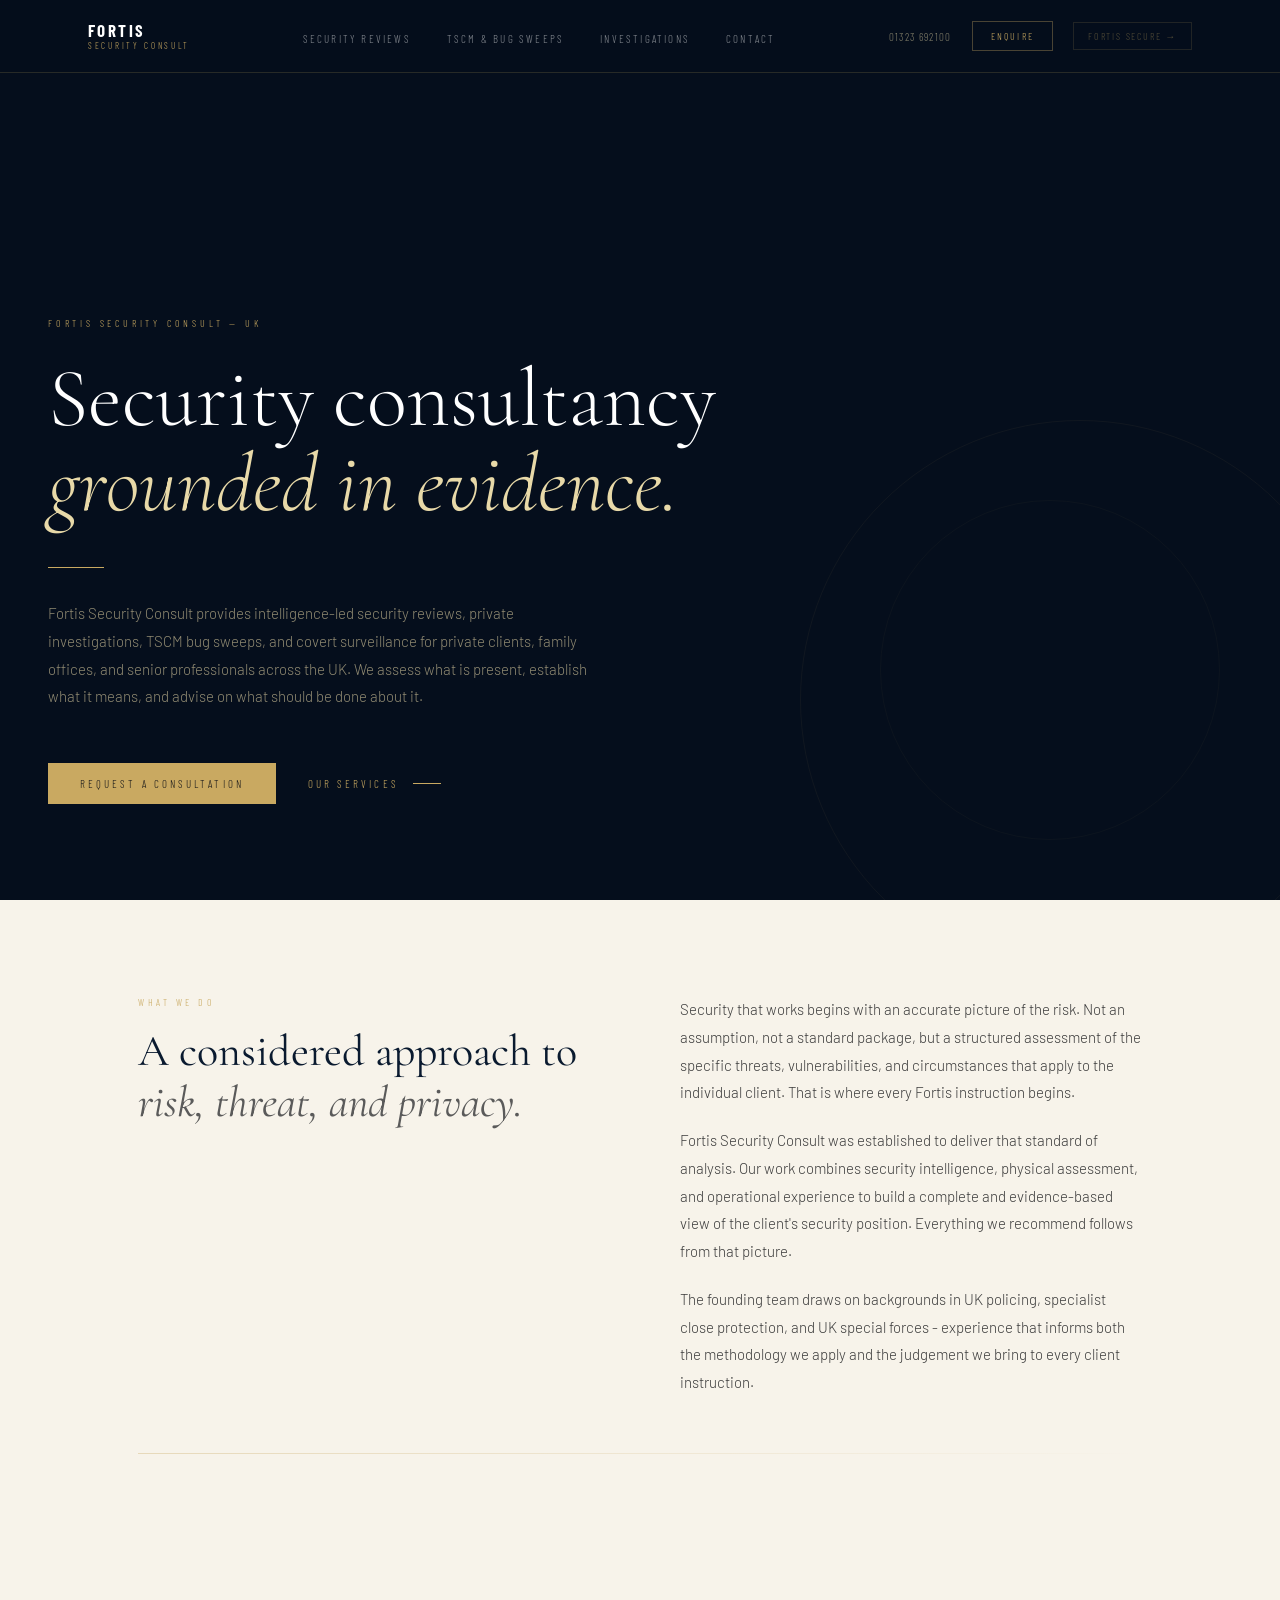
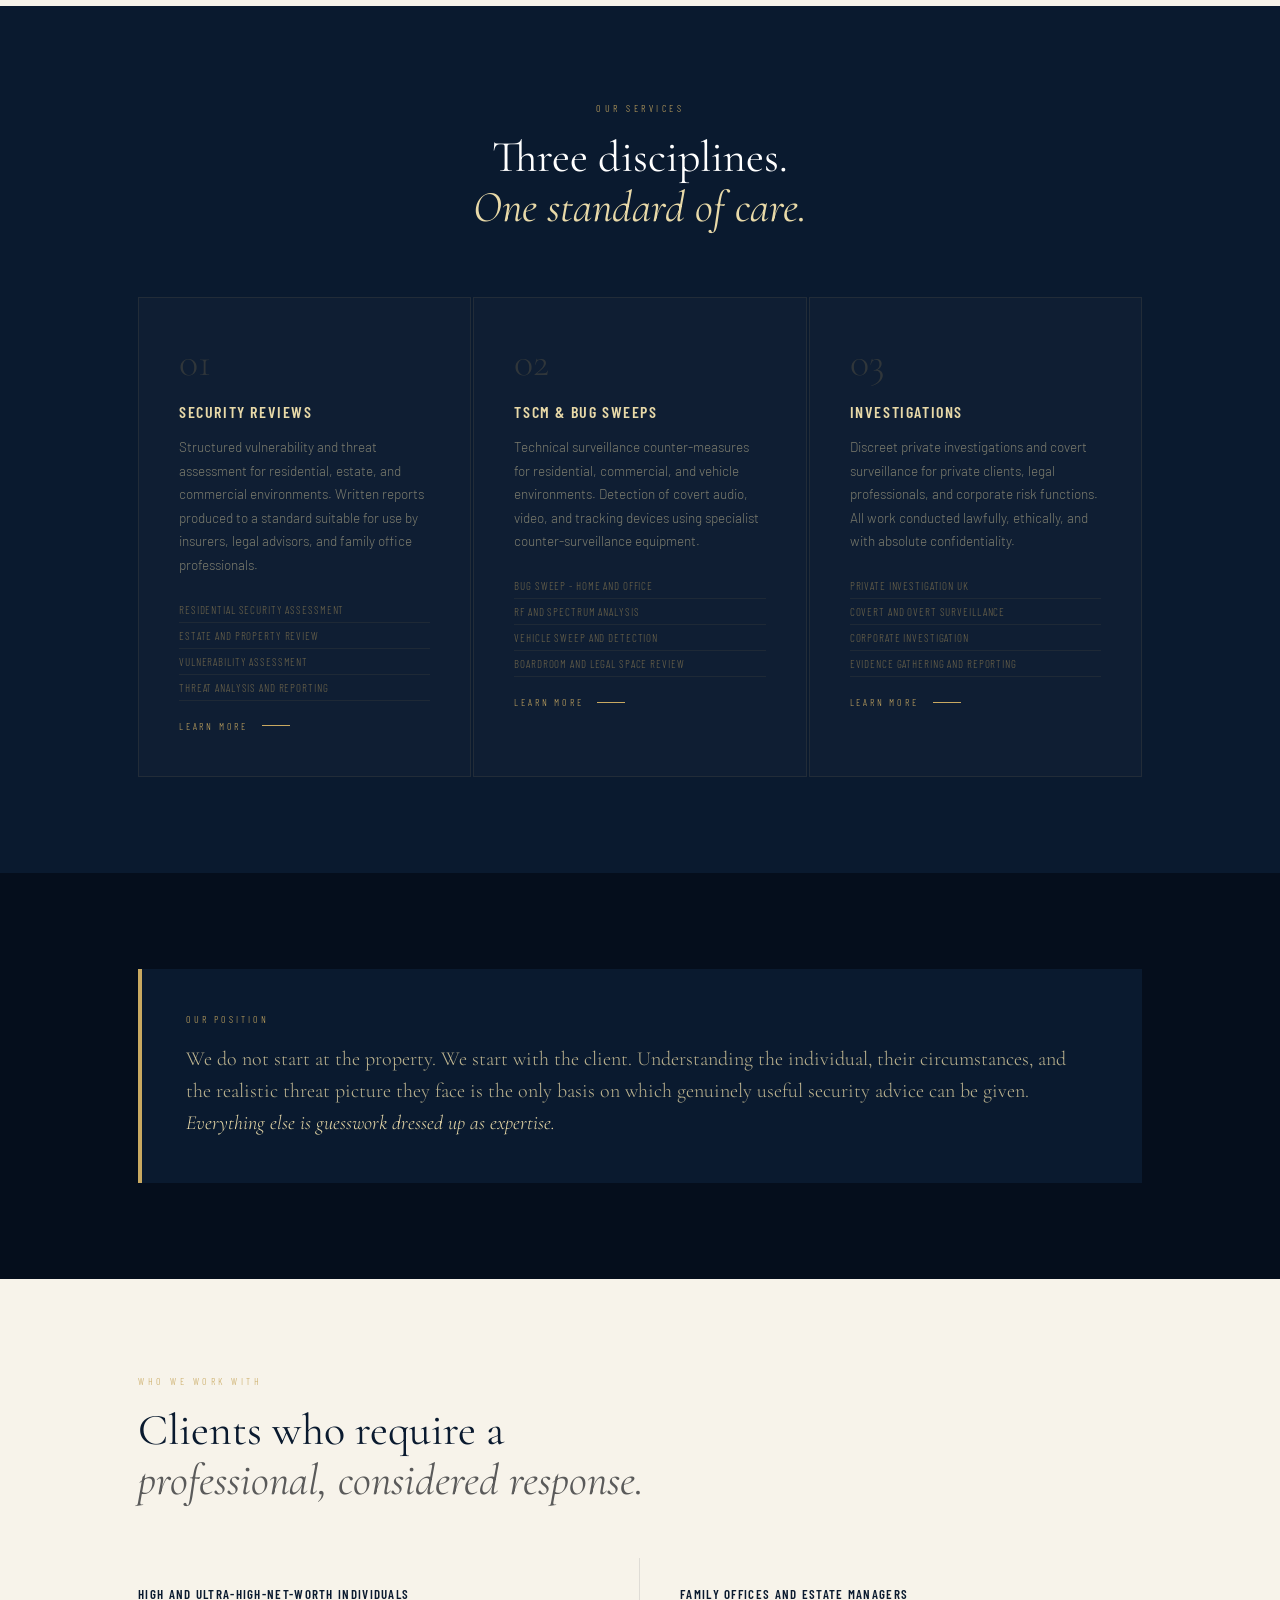
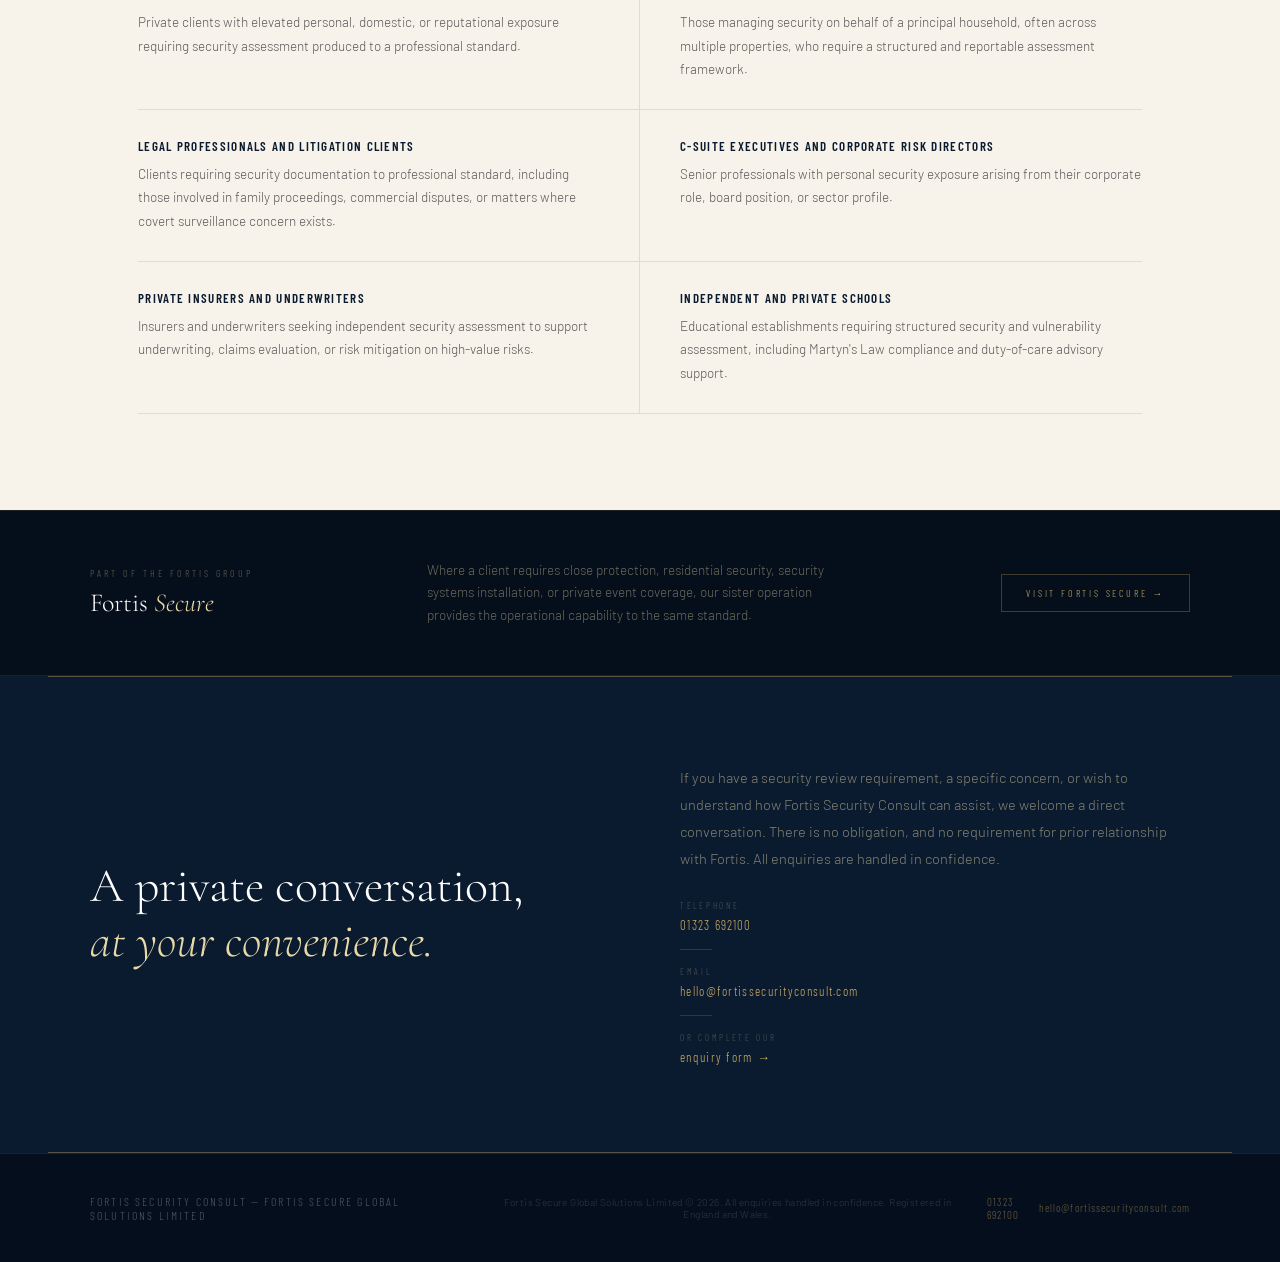
==== index.html @ ef45f73d "Initial Upload" ====
<!DOCTYPE html>
<html lang="en">
<head>
<meta charset="UTF-8">
<meta name="viewport" content="width=device-width, initial-scale=1.0">
<title>Security Consultancy UK | Fortis Security Consult</title>
<meta name="description" content="Fortis Security Consult provides intelligence-led security consultancy, private investigations, TSCM bug sweeps, and surveillance services for private clients, family offices, and corporate professionals across the UK.">
<meta name="robots" content="index, follow">
<link rel="canonical" href="https://www.fortissecurityconsult.com/">

<!-- Open Graph -->
<meta property="og:type" content="website">
<meta property="og:title" content="Security Consultancy UK | Fortis Security Consult">
<meta property="og:description" content="Intelligence-led security consultancy, investigations, TSCM, and surveillance for private clients and corporate professionals.">
<meta property="og:url" content="https://www.fortissecurityconsult.com/">
<meta property="og:site_name" content="Fortis Security Consult">

<!-- Schema -->
<script type="application/ld+json">
{
  "@context": "https://schema.org",
  "@type": "ProfessionalService",
  "name": "Fortis Security Consult",
  "description": "Intelligence-led security consultancy, private investigations, TSCM, and surveillance services",
  "url": "https://www.fortissecurityconsult.com",
  "telephone": "+441323692100",
  "email": "hello@fortissecurityconsult.com",
  "areaServed": "GB",
  "serviceType": ["Security Consultancy", "Private Investigation", "TSCM", "Surveillance"]
}
</script>

<link rel="preconnect" href="https://fonts.googleapis.com">
<link href="https://fonts.googleapis.com/css2?family=Cormorant+Garamond:ital,wght@0,300;0,400;0,600;1,300;1,400&family=Barlow:wght@300;400;500;600&family=Barlow+Condensed:wght@300;400;500;600;700&display=swap" rel="stylesheet">
<link rel="stylesheet" href="style.css">
</head>
<body>

<!-- NAVIGATION -->
<nav class="site-nav" role="navigation" aria-label="Main navigation">
  <div class="nav-inner">
    <a href="index.html" class="nav-brand" aria-label="Fortis Security Consult home">
      <span class="nav-brand-name">Fortis</span>
      <span class="nav-brand-division">Security Consult</span>
    </a>
    <ul class="nav-links">
      <li><a href="security-reviews.html">Security Reviews</a></li>
      <li><a href="tscm.html">TSCM &amp; Bug Sweeps</a></li>
      <li><a href="investigations.html">Investigations</a></li>
      <li><a href="contact.html">Contact</a></li>
    </ul>
    <div class="nav-contact">
      <a href="tel:+441323692100" class="nav-tel">01323 692100</a>
      <a href="contact.html" class="nav-cta">Enquire</a>
      <a href="https://www.fortissecure.com" class="nav-sister" rel="noopener">Fortis Secure &rarr;</a>
    </div>
    <button class="nav-toggle" aria-label="Toggle navigation" onclick="this.closest('nav').classList.toggle('nav-open')">
      <span></span><span></span><span></span>
    </button>
  </div>
</nav>

<!-- HERO -->
<section class="hero hero-circles" aria-labelledby="hero-heading">
  <div class="hero-inner">
    <p class="hero-eyebrow">Fortis Security Consult &mdash; UK</p>
    <h1 class="hero-title" id="hero-heading">
      Security consultancy<br>
      <em>grounded in evidence.</em>
    </h1>
    <div class="hero-rule"></div>
    <p class="hero-body">Fortis Security Consult provides intelligence-led security reviews, private investigations, TSCM bug sweeps, and covert surveillance for private clients, family offices, and senior professionals across the UK. We assess what is present, establish what it means, and advise on what should be done about it.</p>
    <div class="hero-actions">
      <a href="contact.html" class="btn-primary">Request a Consultation</a>
      <a href="security-reviews.html" class="btn-secondary">Our Services</a>
    </div>
  </div>
</section>

<!-- INTRO -->
<section class="section-cream section-pad">
  <div class="container">
    <div class="two-col">
      <div>
        <span class="section-label">What we do</span>
        <h2 class="section-heading">A considered approach to<br><em>risk, threat, and privacy.</em></h2>
      </div>
      <div class="section-body">
        <p>Security that works begins with an accurate picture of the risk. Not an assumption, not a standard package, but a structured assessment of the specific threats, vulnerabilities, and circumstances that apply to the individual client. That is where every Fortis instruction begins.</p>
        <p>Fortis Security Consult was established to deliver that standard of analysis. Our work combines security intelligence, physical assessment, and operational experience to build a complete and evidence-based view of the client's security position. Everything we recommend follows from that picture.</p>
        <p>The founding team draws on backgrounds in UK policing, specialist close protection, and UK special forces - experience that informs both the methodology we apply and the judgement we bring to every client instruction.</p>
      </div>
    </div>
    <div class="gold-rule"></div>
  </div>
</section>

<!-- SERVICES -->
<section class="section-navy section-pad" aria-labelledby="services-heading">
  <div class="container">
    <div style="text-align:center; margin-bottom:64px;">
      <span class="section-label">Our services</span>
      <h2 class="section-heading section-heading--light" id="services-heading">Three disciplines.<br><em>One standard of care.</em></h2>
    </div>
    <div class="three-col">

      <article class="service-card">
        <div class="service-card-num">01</div>
        <h3 class="service-card-title">Security Reviews</h3>
        <p class="service-card-body">Structured vulnerability and threat assessment for residential, estate, and commercial environments. Written reports produced to a standard suitable for use by insurers, legal advisors, and family office professionals.</p>
        <ul class="service-card-list">
          <li>Residential security assessment</li>
          <li>Estate and property review</li>
          <li>Vulnerability assessment</li>
          <li>Threat analysis and reporting</li>
        </ul>
        <br>
        <a href="security-reviews.html" class="btn-secondary" style="font-size:10px;">Learn more</a>
      </article>

      <article class="service-card">
        <div class="service-card-num">02</div>
        <h3 class="service-card-title">TSCM &amp; Bug Sweeps</h3>
        <p class="service-card-body">Technical surveillance counter-measures for residential, commercial, and vehicle environments. Detection of covert audio, video, and tracking devices using specialist counter-surveillance equipment.</p>
        <ul class="service-card-list">
          <li>Bug sweep - home and office</li>
          <li>RF and spectrum analysis</li>
          <li>Vehicle sweep and detection</li>
          <li>Boardroom and legal space review</li>
        </ul>
        <br>
        <a href="tscm.html" class="btn-secondary" style="font-size:10px;">Learn more</a>
      </article>

      <article class="service-card">
        <div class="service-card-num">03</div>
        <h3 class="service-card-title">Investigations</h3>
        <p class="service-card-body">Discreet private investigations and covert surveillance for private clients, legal professionals, and corporate risk functions. All work conducted lawfully, ethically, and with absolute confidentiality.</p>
        <ul class="service-card-list">
          <li>Private investigation UK</li>
          <li>Covert and overt surveillance</li>
          <li>Corporate investigation</li>
          <li>Evidence gathering and reporting</li>
        </ul>
        <br>
        <a href="investigations.html" class="btn-secondary" style="font-size:10px;">Learn more</a>
      </article>

    </div>
  </div>
</section>

<!-- CALLOUT -->
<section class="section-dark section-pad">
  <div class="container">
    <div class="callout">
      <span class="callout-label">Our position</span>
      <p class="callout-text">We do not start at the property. We start with the client. Understanding the individual, their circumstances, and the realistic threat picture they face is the only basis on which genuinely useful security advice can be given. <em>Everything else is guesswork dressed up as expertise.</em></p>
    </div>
  </div>
</section>

<!-- WHO WE WORK WITH -->
<section class="section-cream section-pad" aria-labelledby="clients-heading">
  <div class="container">
    <div style="margin-bottom: 52px;">
      <span class="section-label">Who we work with</span>
      <h2 class="section-heading" id="clients-heading">Clients who require a<br><em>professional, considered response.</em></h2>
    </div>
    <div class="client-grid">
      <div class="client-item">
        <div class="client-title">High and ultra-high-net-worth individuals</div>
        <p class="client-body">Private clients with elevated personal, domestic, or reputational exposure requiring security assessment produced to a professional standard.</p>
      </div>
      <div class="client-item">
        <div class="client-title">Family offices and estate managers</div>
        <p class="client-body">Those managing security on behalf of a principal household, often across multiple properties, who require a structured and reportable assessment framework.</p>
      </div>
      <div class="client-item">
        <div class="client-title">Legal professionals and litigation clients</div>
        <p class="client-body">Clients requiring security documentation to professional standard, including those involved in family proceedings, commercial disputes, or matters where covert surveillance concern exists.</p>
      </div>
      <div class="client-item">
        <div class="client-title">C-suite executives and corporate risk directors</div>
        <p class="client-body">Senior professionals with personal security exposure arising from their corporate role, board position, or sector profile.</p>
      </div>
      <div class="client-item">
        <div class="client-title">Private insurers and underwriters</div>
        <p class="client-body">Insurers and underwriters seeking independent security assessment to support underwriting, claims evaluation, or risk mitigation on high-value risks.</p>
      </div>
      <div class="client-item">
        <div class="client-title">Independent and private schools</div>
        <p class="client-body">Educational establishments requiring structured security and vulnerability assessment, including Martyn's Law compliance and duty-of-care advisory support.</p>
      </div>
    </div>
  </div>
</section>

<!-- SISTER SITE -->
<section class="section-dark">
  <div class="sister-band">
    <div class="sister-band-inner">
      <div>
        <p class="sister-label">Part of the Fortis group</p>
        <p class="sister-name">Fortis <em>Secure</em></p>
      </div>
      <p class="sister-desc">Where a client requires close protection, residential security, security systems installation, or private event coverage, our sister operation provides the operational capability to the same standard.</p>
      <a href="https://www.fortissecure.com" class="sister-link" rel="noopener">Visit Fortis Secure &rarr;</a>
    </div>
  </div>
</section>

<!-- CTA -->
<section class="cta-band" aria-labelledby="cta-heading">
  <div class="cta-band-inner">
    <h2 class="cta-heading" id="cta-heading">A private conversation,<br><em>at your convenience.</em></h2>
    <div>
      <p class="cta-body">If you have a security review requirement, a specific concern, or wish to understand how Fortis Security Consult can assist, we welcome a direct conversation. There is no obligation, and no requirement for prior relationship with Fortis. All enquiries are handled in confidence.</p>
      <div class="cta-details">
        <span class="cta-detail-label">Telephone</span>
        <a href="tel:+441323692100" class="cta-detail-value">01323 692100</a>
        <div class="cta-details-sep"></div>
        <span class="cta-detail-label">Email</span>
        <a href="mailto:hello@fortissecurityconsult.com" class="cta-detail-value">hello@fortissecurityconsult.com</a>
        <div class="cta-details-sep"></div>
        <span class="cta-detail-label">Or complete our</span>
        <a href="contact.html" class="cta-detail-value">enquiry form &rarr;</a>
      </div>
    </div>
  </div>
</section>

<!-- FOOTER -->
<footer class="site-footer" role="contentinfo">
  <div class="footer-inner">
    <span class="footer-brand">Fortis Security Consult &mdash; Fortis Secure Global Solutions Limited</span>
    <p class="footer-legal">Fortis Secure Global Solutions Limited &copy; 2026. All enquiries handled in confidence. Registered in England and Wales.</p>
    <div class="footer-contact">
      <a href="tel:+441323692100">01323 692100</a>
      <a href="mailto:hello@fortissecurityconsult.com">hello@fortissecurityconsult.com</a>
    </div>
  </div>
</footer>

<script>
// Simple mobile nav
document.querySelector('.nav-toggle').addEventListener('click', function() {
  var nav = document.querySelector('.site-nav');
  var links = document.querySelector('.nav-links');
  if (!links.style.display || links.style.display === 'none') {
    links.style.cssText = 'display:flex;flex-direction:column;gap:0;position:absolute;top:72px;left:0;right:0;background:rgba(5,14,28,0.98);padding:16px 24px 24px;border-bottom:1px solid rgba(201,169,97,0.15);';
    links.querySelectorAll('a').forEach(function(a) {
      a.style.cssText = 'padding:12px 0;border-bottom:1px solid rgba(201,169,97,0.08);font-size:12px;';
    });
  } else {
    links.style.display = 'none';
  }
});
</script>

</body>
</html>
---- style.css ----
/* ============================================================
   FORTIS — SHARED STYLESHEET
   Applies to both fortissecurityconsult and fortissecure
   Brand: Cormorant Garamond / Barlow / Barlow Condensed
   ============================================================ */

:root {
  --navy:       #0A1A2F;
  --deep-navy:  #050E1C;
  --gold:       #C9A961;
  --gold-light: #E8D9A8;
  --cream:      #F7F3EA;
  --ink:        #1B1B1B;
  --muted:      #5A5A5A;
  --white:      #FFFFFF;
}

/* RESET */
*, *::before, *::after { box-sizing: border-box; margin: 0; padding: 0; }
html { scroll-behavior: smooth; font-size: 16px; }
body {
  font-family: 'Barlow', sans-serif;
  font-weight: 300;
  color: var(--ink);
  background: var(--cream);
  overflow-x: hidden;
  -webkit-font-smoothing: antialiased;
}
img { display: block; max-width: 100%; }
a { color: inherit; text-decoration: none; }

/* ============================================================
   NAVIGATION
   ============================================================ */
.site-nav {
  position: fixed;
  top: 0; left: 0; right: 0;
  z-index: 200;
  background: rgba(5,14,28,0.97);
  backdrop-filter: blur(12px);
  border-bottom: 1px solid rgba(201,169,97,0.18);
}

.nav-inner {
  max-width: 1200px;
  margin: 0 auto;
  padding: 0 48px;
  height: 72px;
  display: flex;
  align-items: center;
  justify-content: space-between;
  gap: 32px;
}

.nav-brand {
  display: flex;
  flex-direction: column;
  gap: 2px;
  flex-shrink: 0;
}

.nav-brand-name {
  font-family: 'Barlow Condensed', sans-serif;
  font-weight: 700;
  font-size: 17px;
  letter-spacing: 0.14em;
  text-transform: uppercase;
  color: var(--white);
  line-height: 1;
}

.nav-brand-division {
  font-family: 'Barlow Condensed', sans-serif;
  font-size: 9px;
  letter-spacing: 0.3em;
  text-transform: uppercase;
  color: var(--gold);
  line-height: 1;
}

.nav-links {
  display: flex;
  align-items: center;
  gap: 36px;
  list-style: none;
}

.nav-links a {
  font-family: 'Barlow Condensed', sans-serif;
  font-size: 11px;
  letter-spacing: 0.2em;
  text-transform: uppercase;
  color: rgba(255,255,255,0.5);
  transition: color 0.2s;
  white-space: nowrap;
}

.nav-links a:hover,
.nav-links a.active { color: var(--gold); }

.nav-contact {
  display: flex;
  align-items: center;
  gap: 20px;
  flex-shrink: 0;
}

.nav-tel {
  font-family: 'Barlow Condensed', sans-serif;
  font-size: 11px;
  letter-spacing: 0.12em;
  color: rgba(232,217,168,0.55);
  transition: color 0.2s;
}

.nav-tel:hover { color: var(--gold); }

.nav-cta {
  font-family: 'Barlow Condensed', sans-serif;
  font-size: 10px;
  letter-spacing: 0.22em;
  text-transform: uppercase;
  color: var(--gold);
  border: 1px solid rgba(201,169,97,0.35);
  padding: 8px 18px;
  transition: all 0.2s;
  white-space: nowrap;
}

.nav-cta:hover {
  color: var(--white);
  border-color: var(--gold);
  background: rgba(201,169,97,0.1);
}

.nav-sister {
  font-family: 'Barlow Condensed', sans-serif;
  font-size: 10px;
  letter-spacing: 0.18em;
  text-transform: uppercase;
  color: rgba(201,169,97,0.4);
  border: 1px solid rgba(201,169,97,0.15);
  padding: 7px 14px;
  transition: all 0.2s;
  white-space: nowrap;
}

.nav-sister:hover {
  color: var(--gold);
  border-color: rgba(201,169,97,0.4);
}

/* Mobile nav toggle */
.nav-toggle {
  display: none;
  flex-direction: column;
  gap: 5px;
  cursor: pointer;
  padding: 4px;
}

.nav-toggle span {
  display: block;
  width: 22px;
  height: 1px;
  background: rgba(255,255,255,0.6);
  transition: all 0.2s;
}

/* ============================================================
   HERO
   ============================================================ */
.hero {
  min-height: 100vh;
  background: var(--deep-navy);
  display: flex;
  align-items: flex-end;
  padding: 140px 48px 96px;
  position: relative;
  overflow: hidden;
}

.hero-circles::before,
.hero-circles::after {
  content: '';
  position: absolute;
  border-radius: 50%;
  pointer-events: none;
}

.hero-circles::before {
  right: -80px; bottom: -80px;
  width: 560px; height: 560px;
  border: 1px solid rgba(201,169,97,0.06);
}

.hero-circles::after {
  right: 60px; bottom: 60px;
  width: 340px; height: 340px;
  border: 1px solid rgba(201,169,97,0.04);
}

.hero-inner {
  max-width: 1200px;
  margin: 0 auto;
  width: 100%;
  position: relative;
  z-index: 2;
}

.hero-eyebrow {
  font-family: 'Barlow Condensed', sans-serif;
  font-size: 10px;
  letter-spacing: 0.38em;
  text-transform: uppercase;
  color: var(--gold);
  margin-bottom: 28px;
  opacity: 0;
  animation: fadeUp 0.7s ease 0.15s forwards;
}

.hero-title {
  font-family: 'Cormorant Garamond', serif;
  font-weight: 300;
  font-size: clamp(44px, 6.5vw, 84px);
  line-height: 1.02;
  color: var(--white);
  margin-bottom: 40px;
  opacity: 0;
  animation: fadeUp 0.8s ease 0.3s forwards;
}

.hero-title em {
  font-style: italic;
  color: var(--gold-light);
  display: block;
}

.hero-rule {
  width: 56px;
  height: 1px;
  background: var(--gold);
  margin-bottom: 32px;
  opacity: 0;
  animation: fadeUp 0.6s ease 0.45s forwards;
}

.hero-body {
  font-size: 15px;
  line-height: 1.85;
  color: rgba(232,217,168,0.62);
  max-width: 560px;
  margin-bottom: 52px;
  opacity: 0;
  animation: fadeUp 0.8s ease 0.55s forwards;
}

.hero-actions {
  display: flex;
  align-items: center;
  gap: 32px;
  opacity: 0;
  animation: fadeUp 0.7s ease 0.7s forwards;
}

.btn-primary {
  font-family: 'Barlow Condensed', sans-serif;
  font-size: 11px;
  letter-spacing: 0.28em;
  text-transform: uppercase;
  color: var(--ink);
  background: var(--gold);
  padding: 14px 32px;
  transition: all 0.2s;
  display: inline-block;
}

.btn-primary:hover { background: var(--gold-light); }

.btn-secondary {
  font-family: 'Barlow Condensed', sans-serif;
  font-size: 11px;
  letter-spacing: 0.28em;
  text-transform: uppercase;
  color: var(--gold);
  display: flex;
  align-items: center;
  gap: 14px;
  transition: gap 0.2s;
}

.btn-secondary::after {
  content: '';
  display: block;
  width: 28px;
  height: 1px;
  background: var(--gold);
  transition: width 0.2s;
}

.btn-secondary:hover { gap: 20px; }
.btn-secondary:hover::after { width: 40px; }

/* ============================================================
   PAGE HEADER (interior pages)
   ============================================================ */
.page-header {
  background: var(--deep-navy);
  padding: 148px 48px 80px;
  position: relative;
  overflow: hidden;
}

.page-header-inner {
  max-width: 1200px;
  margin: 0 auto;
  position: relative;
  z-index: 2;
}

.page-header .hero-eyebrow { animation: none; opacity: 1; }
.page-header .hero-title { animation: none; opacity: 1; font-size: clamp(36px, 5vw, 64px); }
.page-header .hero-rule { animation: none; opacity: 1; }
.page-header .hero-body { animation: none; opacity: 1; margin-bottom: 0; }

/* ============================================================
   SECTION PRIMITIVES
   ============================================================ */
.section-cream { background: var(--cream); }
.section-navy  { background: var(--navy); }
.section-dark  { background: var(--deep-navy); }
.section-white { background: var(--white); }

.section-pad { padding: 96px 0; }
.section-pad-lg { padding: 120px 0; }

.container {
  max-width: 1100px;
  margin: 0 auto;
  padding: 0 48px;
}

.section-label {
  font-family: 'Barlow Condensed', sans-serif;
  font-size: 10px;
  letter-spacing: 0.35em;
  text-transform: uppercase;
  color: var(--gold);
  display: block;
  margin-bottom: 18px;
}

.section-heading {
  font-family: 'Cormorant Garamond', serif;
  font-weight: 400;
  font-size: clamp(30px, 4vw, 44px);
  line-height: 1.15;
  color: var(--navy);
  margin-bottom: 0;
}

.section-heading em { font-style: italic; color: var(--muted); }
.section-heading--light { color: var(--white); }
.section-heading--light em { color: var(--gold-light); }

.section-body {
  font-size: 15px;
  line-height: 1.85;
  color: #3a3a3a;
}

.section-body--light {
  color: rgba(232,217,168,0.62);
}

.section-body p + p { margin-top: 20px; }

.gold-rule {
  width: 100%;
  height: 1px;
  background: linear-gradient(to right, var(--gold), transparent);
  opacity: 0.35;
  margin: 56px 0;
}

.gold-rule--full { opacity: 0.2; background: var(--gold); }

/* ============================================================
   TWO-COLUMN GRID
   ============================================================ */
.two-col {
  display: grid;
  grid-template-columns: 1fr 1fr;
  gap: 80px;
  align-items: start;
}

.two-col--center { align-items: center; }

.three-col {
  display: grid;
  grid-template-columns: repeat(3, 1fr);
  gap: 2px;
}

.four-col {
  display: grid;
  grid-template-columns: repeat(4, 1fr);
  gap: 2px;
}

/* ============================================================
   CALLOUT BOX (navy, gold left bar)
   ============================================================ */
.callout {
  background: var(--navy);
  padding: 44px 48px;
  position: relative;
}

.callout::before {
  content: '';
  position: absolute;
  left: 0; top: 0; bottom: 0;
  width: 4px;
  background: var(--gold);
}

.callout-label {
  font-family: 'Barlow Condensed', sans-serif;
  font-size: 10px;
  letter-spacing: 0.3em;
  text-transform: uppercase;
  color: var(--gold);
  margin-bottom: 18px;
  display: block;
}

.callout-text {
  font-family: 'Cormorant Garamond', serif;
  font-weight: 300;
  font-size: 20px;
  line-height: 1.6;
  color: rgba(232,217,168,0.8);
}

.callout-text em { font-style: italic; color: var(--gold-light); }

/* ============================================================
   SERVICE CARD
   ============================================================ */
.service-card {
  background: rgba(255,255,255,0.02);
  border: 1px solid rgba(201,169,97,0.1);
  padding: 44px 40px;
  position: relative;
  transition: background 0.3s;
}

.service-card::before {
  content: '';
  position: absolute;
  left: 0; top: 0; bottom: 0;
  width: 3px;
  background: var(--gold);
  transform: scaleY(0);
  transform-origin: top;
  transition: transform 0.35s ease;
}

.service-card:hover { background: rgba(255,255,255,0.05); }
.service-card:hover::before { transform: scaleY(1); }

.service-card-num {
  font-family: 'Cormorant Garamond', serif;
  font-size: 40px;
  font-weight: 300;
  color: rgba(201,169,97,0.18);
  line-height: 1;
  margin-bottom: 20px;
}

.service-card-title {
  font-family: 'Barlow Condensed', sans-serif;
  font-weight: 600;
  font-size: 16px;
  letter-spacing: 0.1em;
  text-transform: uppercase;
  color: var(--gold-light);
  margin-bottom: 14px;
}

.service-card-body {
  font-size: 13.5px;
  line-height: 1.75;
  color: rgba(232,217,168,0.5);
  margin-bottom: 20px;
}

.service-card-list {
  list-style: none;
}

.service-card-list li {
  font-family: 'Barlow Condensed', sans-serif;
  font-size: 11px;
  letter-spacing: 0.08em;
  text-transform: uppercase;
  color: rgba(201,169,97,0.5);
  padding: 6px 0;
  border-bottom: 1px solid rgba(201,169,97,0.08);
}

/* ============================================================
   STEP LIST
   ============================================================ */
.step-list { list-style: none; }

.step-item {
  display: flex;
  gap: 28px;
  padding: 28px 0;
  border-bottom: 1px solid rgba(10,26,47,0.1);
}

.step-item:first-child { border-top: 1px solid rgba(10,26,47,0.1); }

.step-num {
  font-family: 'Cormorant Garamond', serif;
  font-size: 30px;
  font-weight: 300;
  color: rgba(10,26,47,0.18);
  min-width: 44px;
  line-height: 1;
  padding-top: 2px;
}

.step-title {
  font-family: 'Barlow Condensed', sans-serif;
  font-weight: 600;
  font-size: 14px;
  letter-spacing: 0.1em;
  text-transform: uppercase;
  color: var(--navy);
  margin-bottom: 8px;
}

.step-body {
  font-size: 13.5px;
  line-height: 1.75;
  color: var(--muted);
}

/* Light version for dark backgrounds */
.step-item--light { border-color: rgba(201,169,97,0.1); }
.step-item--light .step-num { color: rgba(201,169,97,0.18); }
.step-item--light .step-title { color: var(--gold-light); }
.step-item--light .step-body { color: rgba(232,217,168,0.5); }

/* ============================================================
   CLIENT TYPES GRID
   ============================================================ */
.client-grid {
  display: grid;
  grid-template-columns: 1fr 1fr;
  gap: 0;
}

.client-item {
  padding: 28px 0;
  border-bottom: 1px solid rgba(10,26,47,0.1);
}

.client-item:nth-child(odd) { padding-right: 40px; border-right: 1px solid rgba(10,26,47,0.1); }
.client-item:nth-child(even) { padding-left: 40px; }

.client-title {
  font-family: 'Barlow Condensed', sans-serif;
  font-weight: 600;
  font-size: 13px;
  letter-spacing: 0.1em;
  text-transform: uppercase;
  color: var(--navy);
  margin-bottom: 8px;
}

.client-body {
  font-size: 13.5px;
  line-height: 1.75;
  color: var(--muted);
}

/* ============================================================
   CTA BAND
   ============================================================ */
.cta-band {
  background: var(--navy);
  padding: 88px 48px;
  position: relative;
}

.cta-band::before {
  content: '';
  position: absolute;
  top: 0; left: 48px; right: 48px;
  height: 1px;
  background: var(--gold);
  opacity: 0.4;
}

.cta-band::after {
  content: '';
  position: absolute;
  bottom: 0; left: 48px; right: 48px;
  height: 1px;
  background: var(--gold);
  opacity: 0.4;
}

.cta-band-inner {
  max-width: 1100px;
  margin: 0 auto;
  display: grid;
  grid-template-columns: 1fr 1fr;
  gap: 80px;
  align-items: center;
}

.cta-heading {
  font-family: 'Cormorant Garamond', serif;
  font-weight: 300;
  font-size: clamp(32px, 4vw, 48px);
  line-height: 1.15;
  color: var(--white);
}

.cta-heading em { font-style: italic; color: var(--gold-light); }

.cta-body {
  font-size: 14.5px;
  line-height: 1.85;
  color: rgba(232,217,168,0.55);
  margin-bottom: 28px;
}

.cta-details {
  display: flex;
  flex-direction: column;
  gap: 6px;
}

.cta-detail-label {
  font-family: 'Barlow Condensed', sans-serif;
  font-size: 9px;
  letter-spacing: 0.3em;
  text-transform: uppercase;
  color: rgba(232,217,168,0.3);
}

.cta-detail-value {
  font-family: 'Barlow Condensed', sans-serif;
  font-size: 13px;
  letter-spacing: 0.1em;
  color: var(--gold);
  transition: color 0.2s;
}

.cta-detail-value:hover { color: var(--gold-light); }

.cta-details-sep {
  width: 32px;
  height: 1px;
  background: rgba(201,169,97,0.2);
  margin: 10px 0;
}

/* ============================================================
   SISTER SITE BAND
   ============================================================ */
.sister-band {
  background: rgba(5,14,28,0.6);
  border-top: 1px solid rgba(201,169,97,0.12);
  border-bottom: 1px solid rgba(201,169,97,0.12);
  padding: 48px;
}

.sister-band-inner {
  max-width: 1100px;
  margin: 0 auto;
  display: flex;
  align-items: center;
  justify-content: space-between;
  gap: 40px;
}

.sister-label {
  font-family: 'Barlow Condensed', sans-serif;
  font-size: 10px;
  letter-spacing: 0.3em;
  text-transform: uppercase;
  color: rgba(232,217,168,0.4);
  margin-bottom: 8px;
}

.sister-name {
  font-family: 'Cormorant Garamond', serif;
  font-weight: 300;
  font-size: 26px;
  color: var(--white);
}

.sister-name em { font-style: italic; color: var(--gold-light); }

.sister-desc {
  font-size: 13.5px;
  line-height: 1.7;
  color: rgba(232,217,168,0.45);
  max-width: 400px;
}

.sister-link {
  font-family: 'Barlow Condensed', sans-serif;
  font-size: 10px;
  letter-spacing: 0.28em;
  text-transform: uppercase;
  color: var(--gold);
  border: 1px solid rgba(201,169,97,0.3);
  padding: 12px 24px;
  white-space: nowrap;
  transition: all 0.2s;
  flex-shrink: 0;
}

.sister-link:hover {
  background: rgba(201,169,97,0.08);
  border-color: var(--gold);
}

/* ============================================================
   FOOTER
   ============================================================ */
.site-footer {
  background: var(--deep-navy);
  border-top: 1px solid rgba(201,169,97,0.12);
  padding: 40px 48px;
}

.footer-inner {
  max-width: 1100px;
  margin: 0 auto;
  display: flex;
  align-items: center;
  justify-content: space-between;
  gap: 24px;
}

.footer-brand {
  font-family: 'Barlow Condensed', sans-serif;
  font-size: 12px;
  letter-spacing: 0.18em;
  text-transform: uppercase;
  color: rgba(255,255,255,0.3);
}

.footer-legal {
  font-size: 10px;
  color: rgba(255,255,255,0.18);
  letter-spacing: 0.04em;
  text-align: center;
}

.footer-contact {
  display: flex;
  align-items: center;
  gap: 20px;
}

.footer-contact a {
  font-family: 'Barlow Condensed', sans-serif;
  font-size: 11px;
  letter-spacing: 0.1em;
  color: rgba(201,169,97,0.5);
  transition: color 0.2s;
}

.footer-contact a:hover { color: var(--gold); }

/* ============================================================
   PROSE PAGE (used on longer content pages)
   ============================================================ */
.prose {
  font-size: 15px;
  line-height: 1.85;
  color: #3a3a3a;
  max-width: 680px;
}

.prose h3 {
  font-family: 'Barlow Condensed', sans-serif;
  font-weight: 600;
  font-size: 14px;
  letter-spacing: 0.12em;
  text-transform: uppercase;
  color: var(--navy);
  margin-top: 36px;
  margin-bottom: 12px;
}

.prose p + p { margin-top: 18px; }

/* ============================================================
   ANIMATIONS
   ============================================================ */
@keyframes fadeUp {
  from { opacity: 0; transform: translateY(22px); }
  to   { opacity: 1; transform: translateY(0); }
}

/* ============================================================
   RESPONSIVE
   ============================================================ */
@media (max-width: 960px) {
  .nav-links { display: none; }
  .nav-toggle { display: flex; }
  .nav-inner { padding: 0 24px; }

  .hero { padding: 120px 24px 72px; }
  .page-header { padding: 120px 24px 60px; }

  .container { padding: 0 24px; }
  .section-pad { padding: 72px 0; }

  .two-col { grid-template-columns: 1fr; gap: 48px; }
  .three-col { grid-template-columns: 1fr; }
  .four-col { grid-template-columns: 1fr 1fr; }

  .cta-band { padding: 64px 24px; }
  .cta-band-inner { grid-template-columns: 1fr; gap: 40px; }
  .cta-band::before, .cta-band::after { left: 24px; right: 24px; }

  .sister-band { padding: 40px 24px; }
  .sister-band-inner { flex-direction: column; align-items: flex-start; }

  .site-footer { padding: 32px 24px; }
  .footer-inner { flex-direction: column; text-align: center; }

  .client-grid { grid-template-columns: 1fr; }
  .client-item:nth-child(odd) { padding-right: 0; border-right: none; }
  .client-item:nth-child(even) { padding-left: 0; }
}

@media (max-width: 600px) {
  .hero-title { font-size: 38px; }
  .four-col { grid-template-columns: 1fr; }
  .hero-actions { flex-direction: column; align-items: flex-start; gap: 20px; }
  .nav-contact { gap: 12px; }
  .nav-sister { display: none; }
}
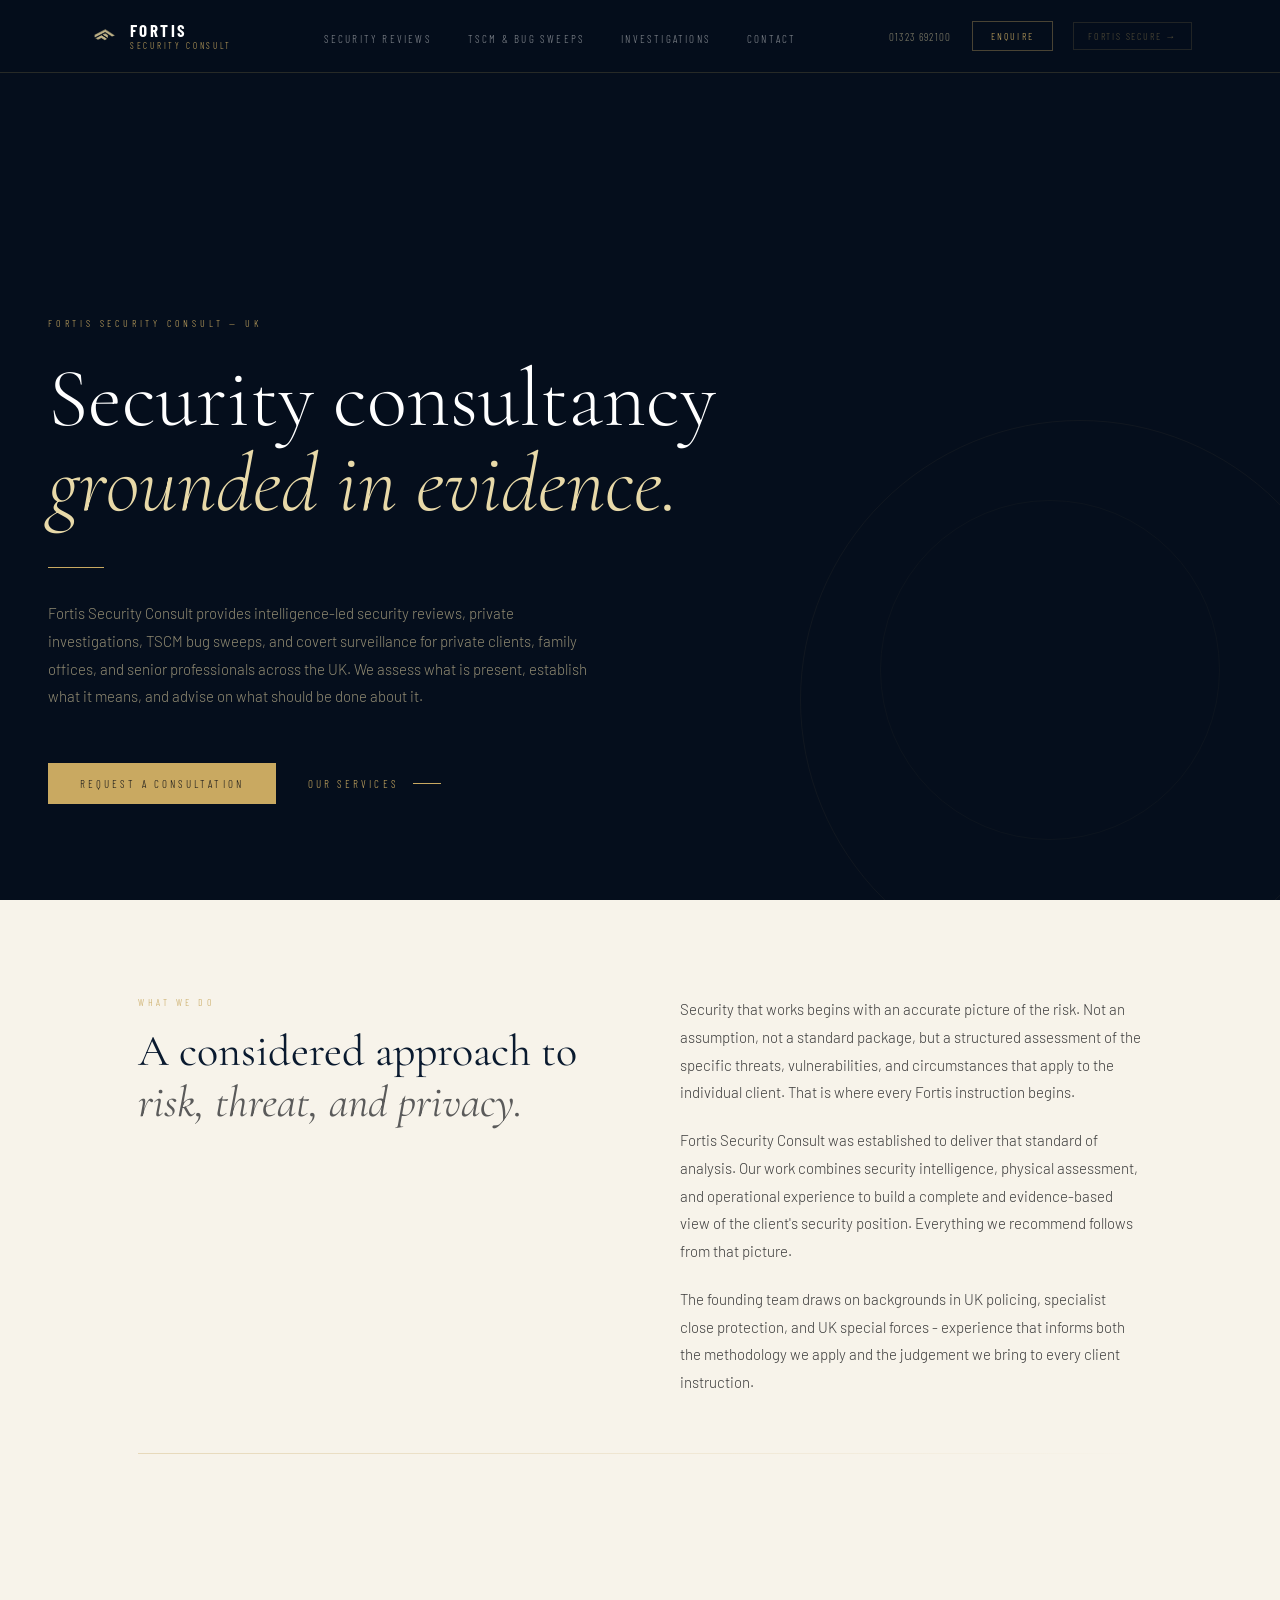
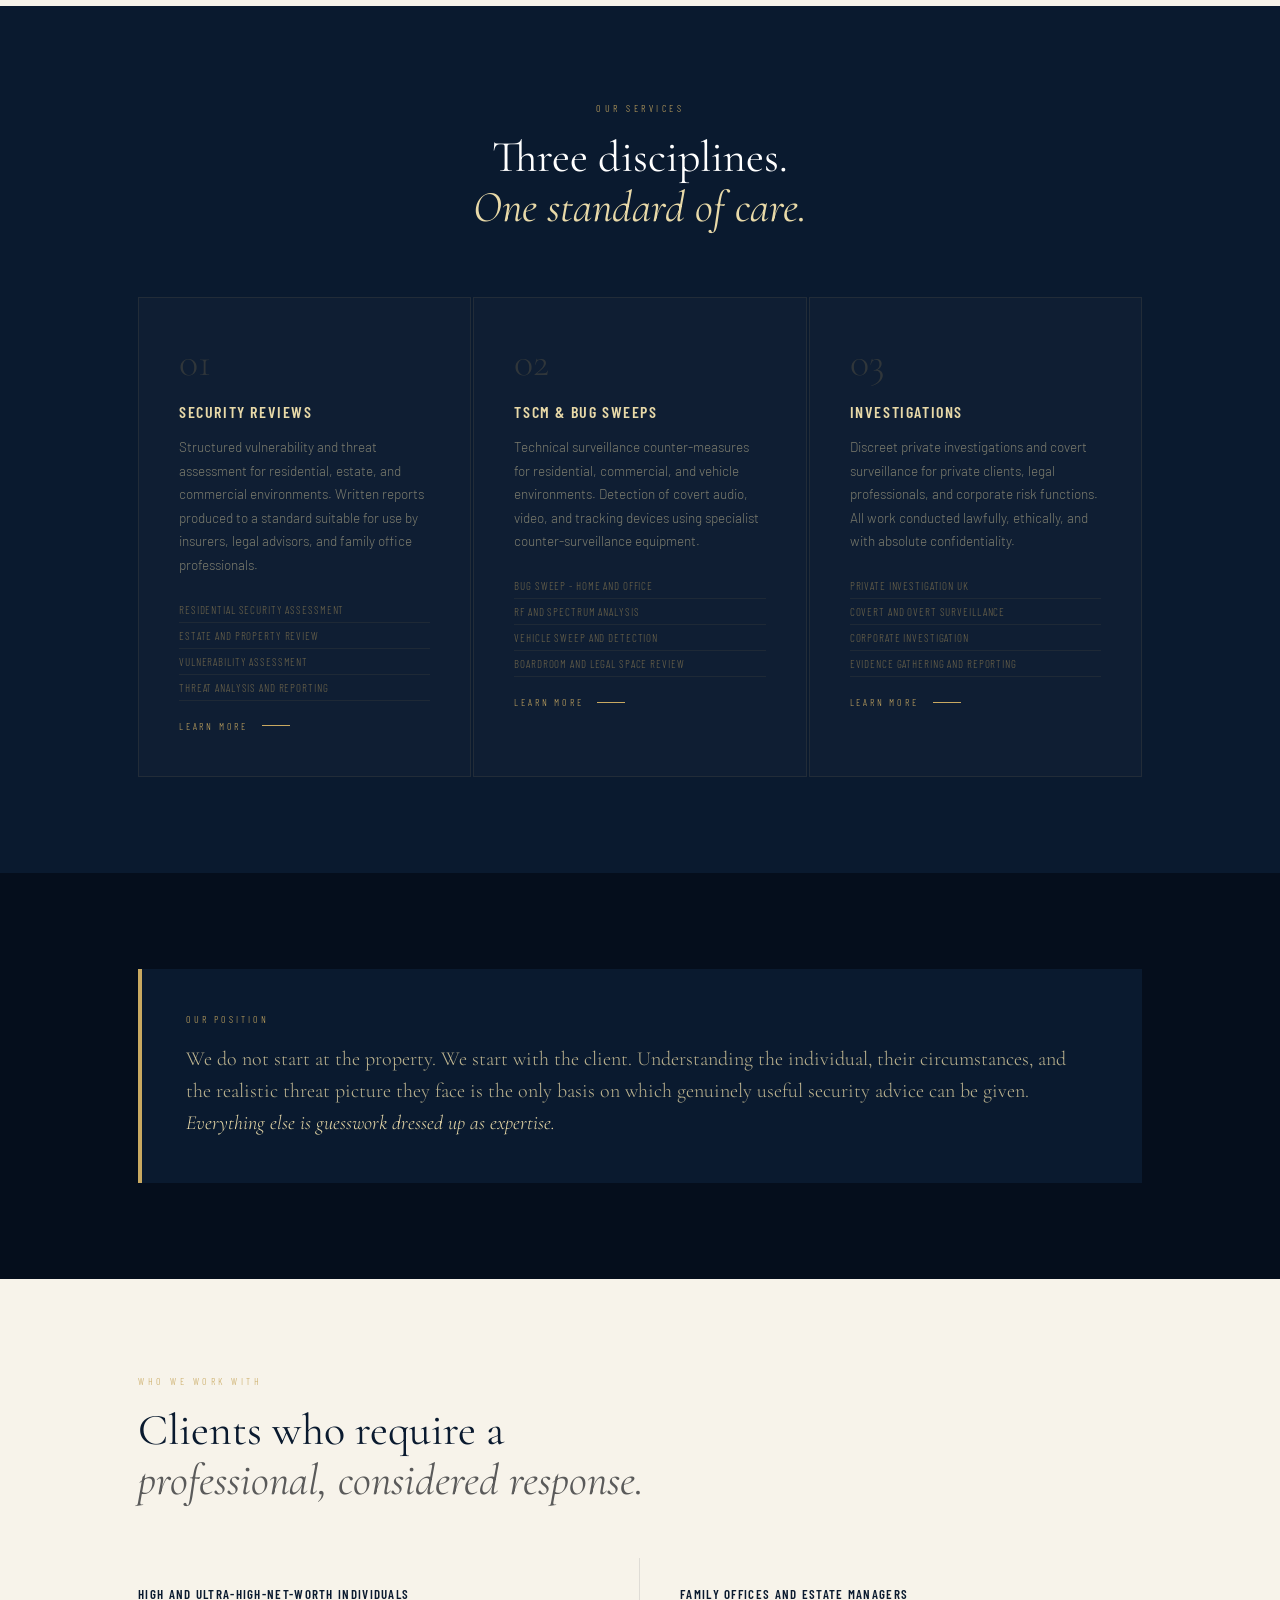
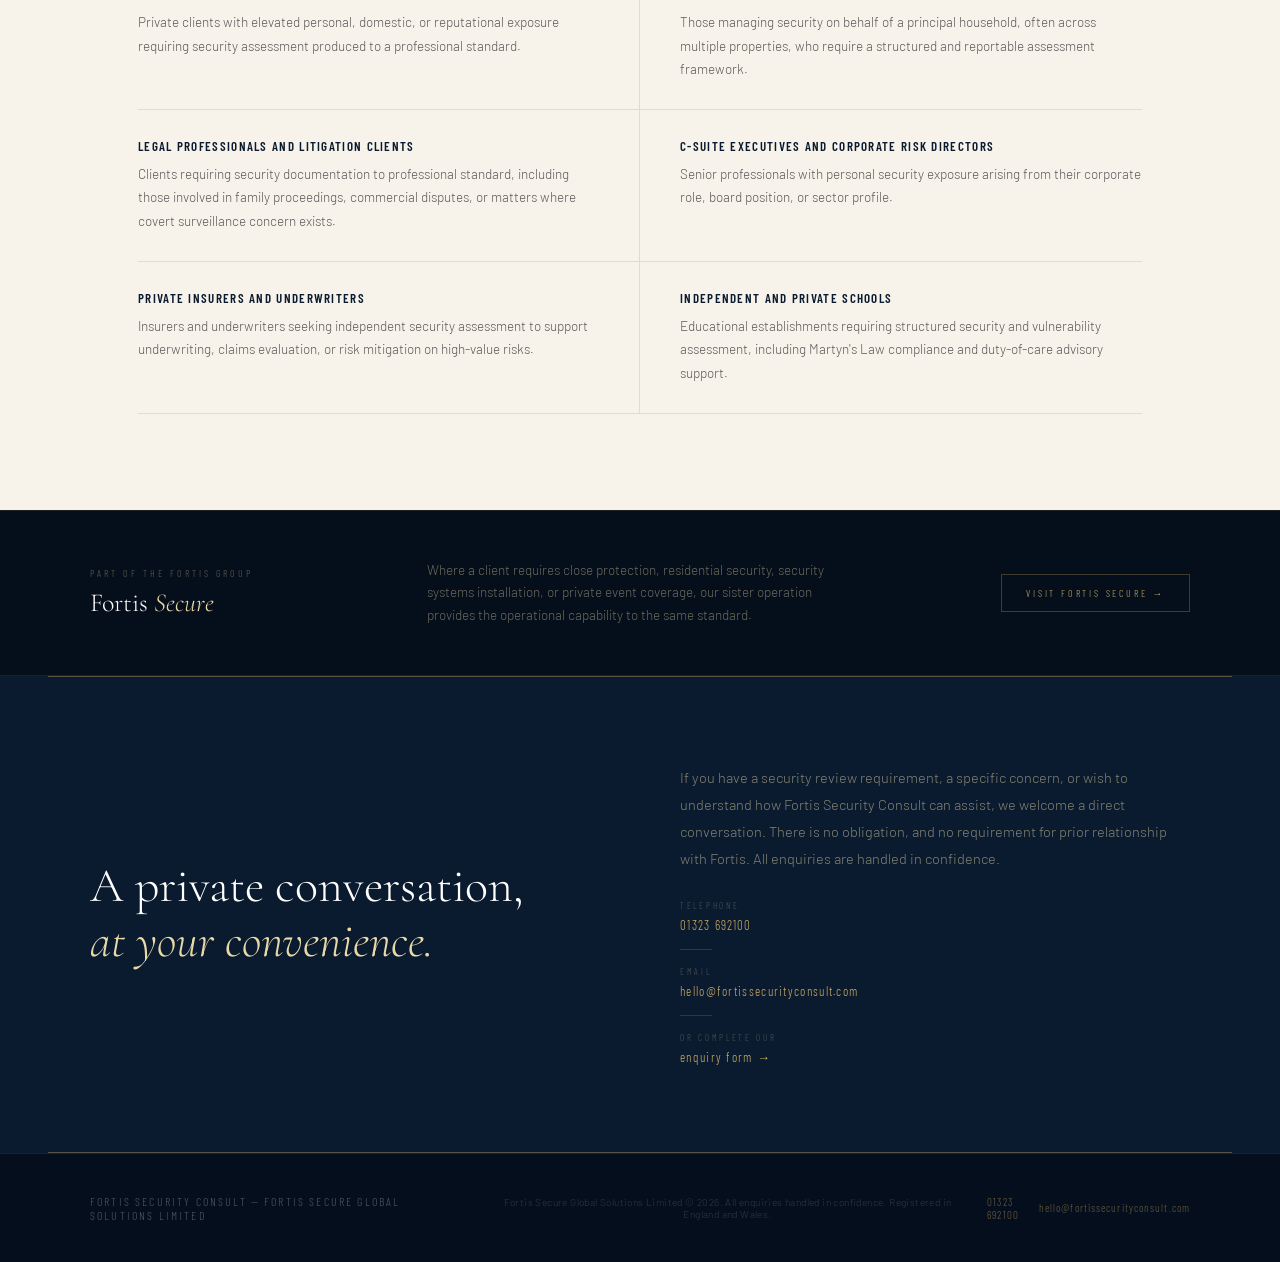
==== commit bc7f63e7: "Initial Upload" ====
--- a/index.html
+++ b/index.html
@@ -40,8 +40,11 @@
 <nav class="site-nav" role="navigation" aria-label="Main navigation">
   <div class="nav-inner">
     <a href="index.html" class="nav-brand" aria-label="Fortis Security Consult home">
-      <span class="nav-brand-name">Fortis</span>
-      <span class="nav-brand-division">Security Consult</span>
+      <img src="[data-uri]" alt="Fortis" class="nav-logo" width="32" height="32" style="width:32px;height:32px;object-fit:contain;flex-shrink:0;">
+      <div>
+        <span class="nav-brand-name">Fortis</span>
+        <span class="nav-brand-division">Security Consult</span>
+      </div>
     </a>
     <ul class="nav-links">
       <li><a href="security-reviews.html">Security Reviews</a></li>
--- a/style.css
+++ b/style.css
@@ -54,9 +54,16 @@
 
 .nav-brand {
   display: flex;
+  flex-direction: row;
+  align-items: center;
+  gap: 10px;
+  flex-shrink: 0;
+}
+
+.nav-brand > div {
+  display: flex;
   flex-direction: column;
   gap: 2px;
-  flex-shrink: 0;
 }
 
 .nav-brand-name {
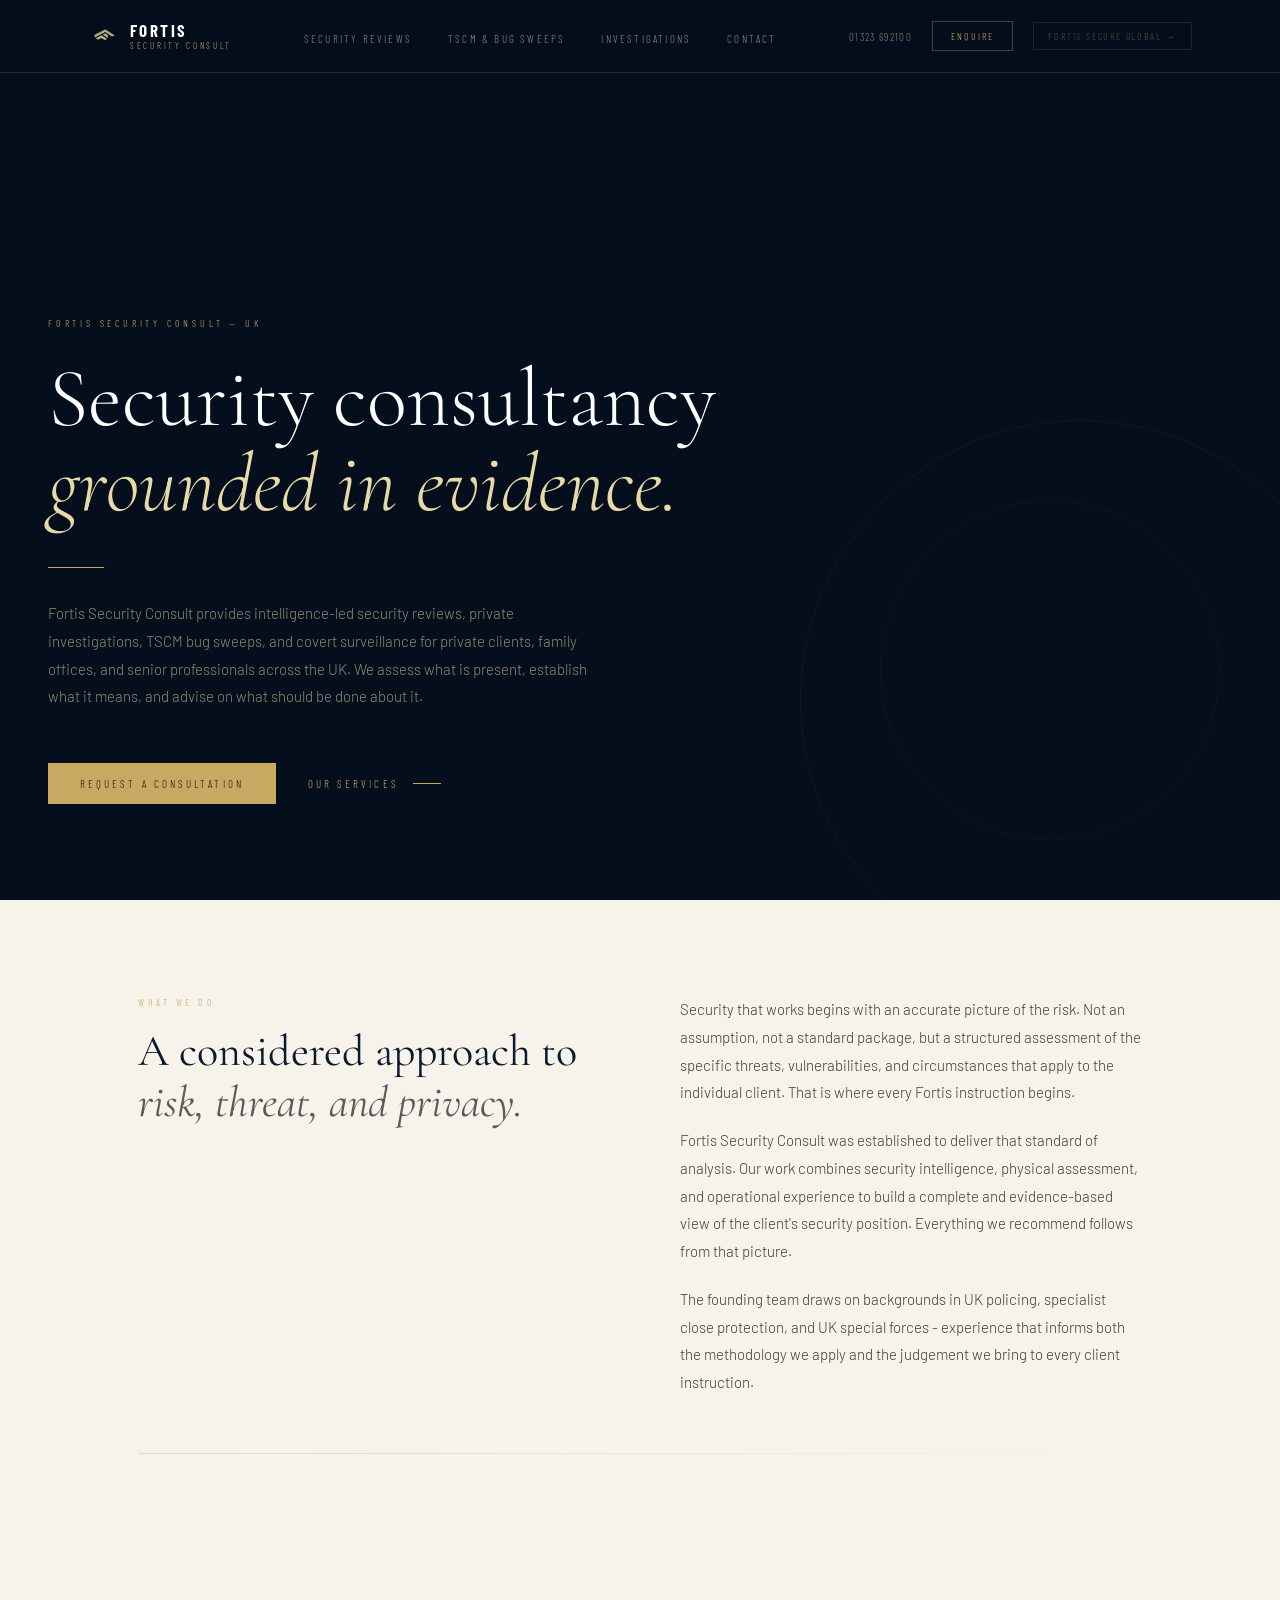
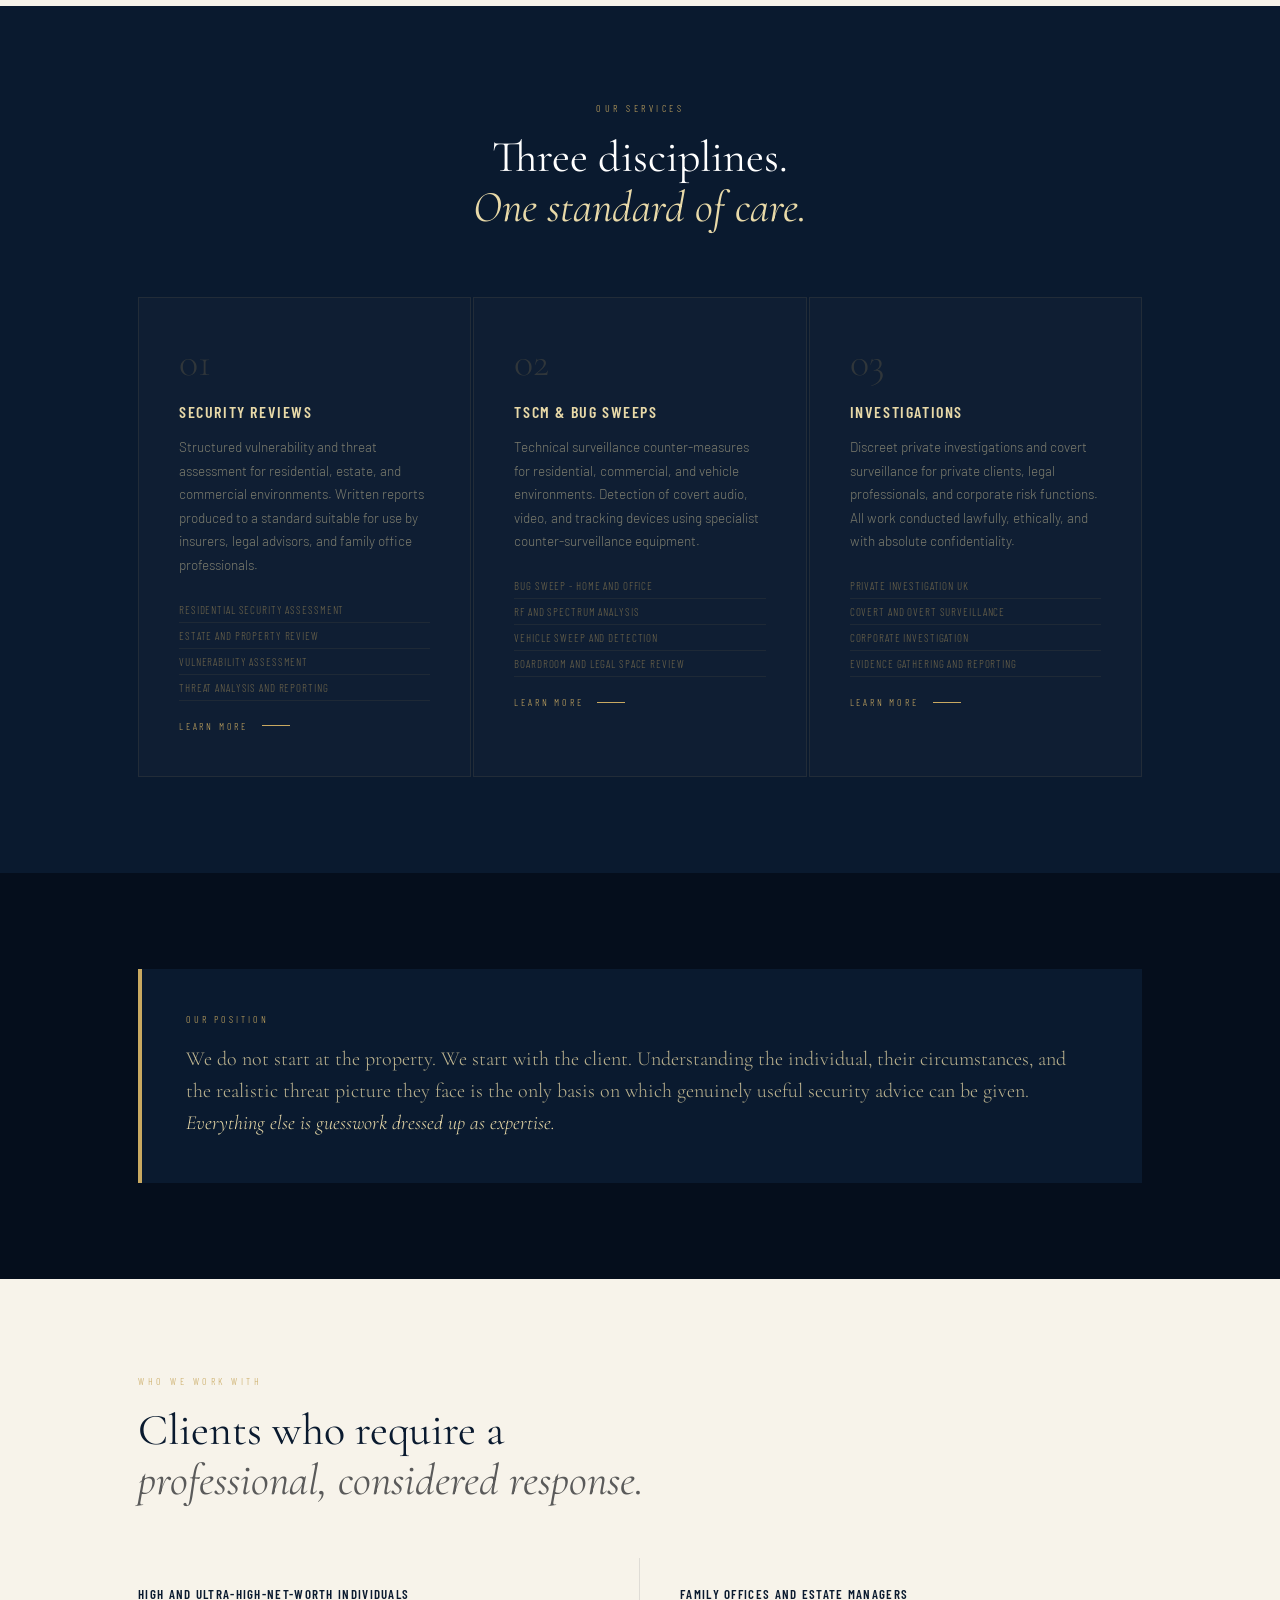
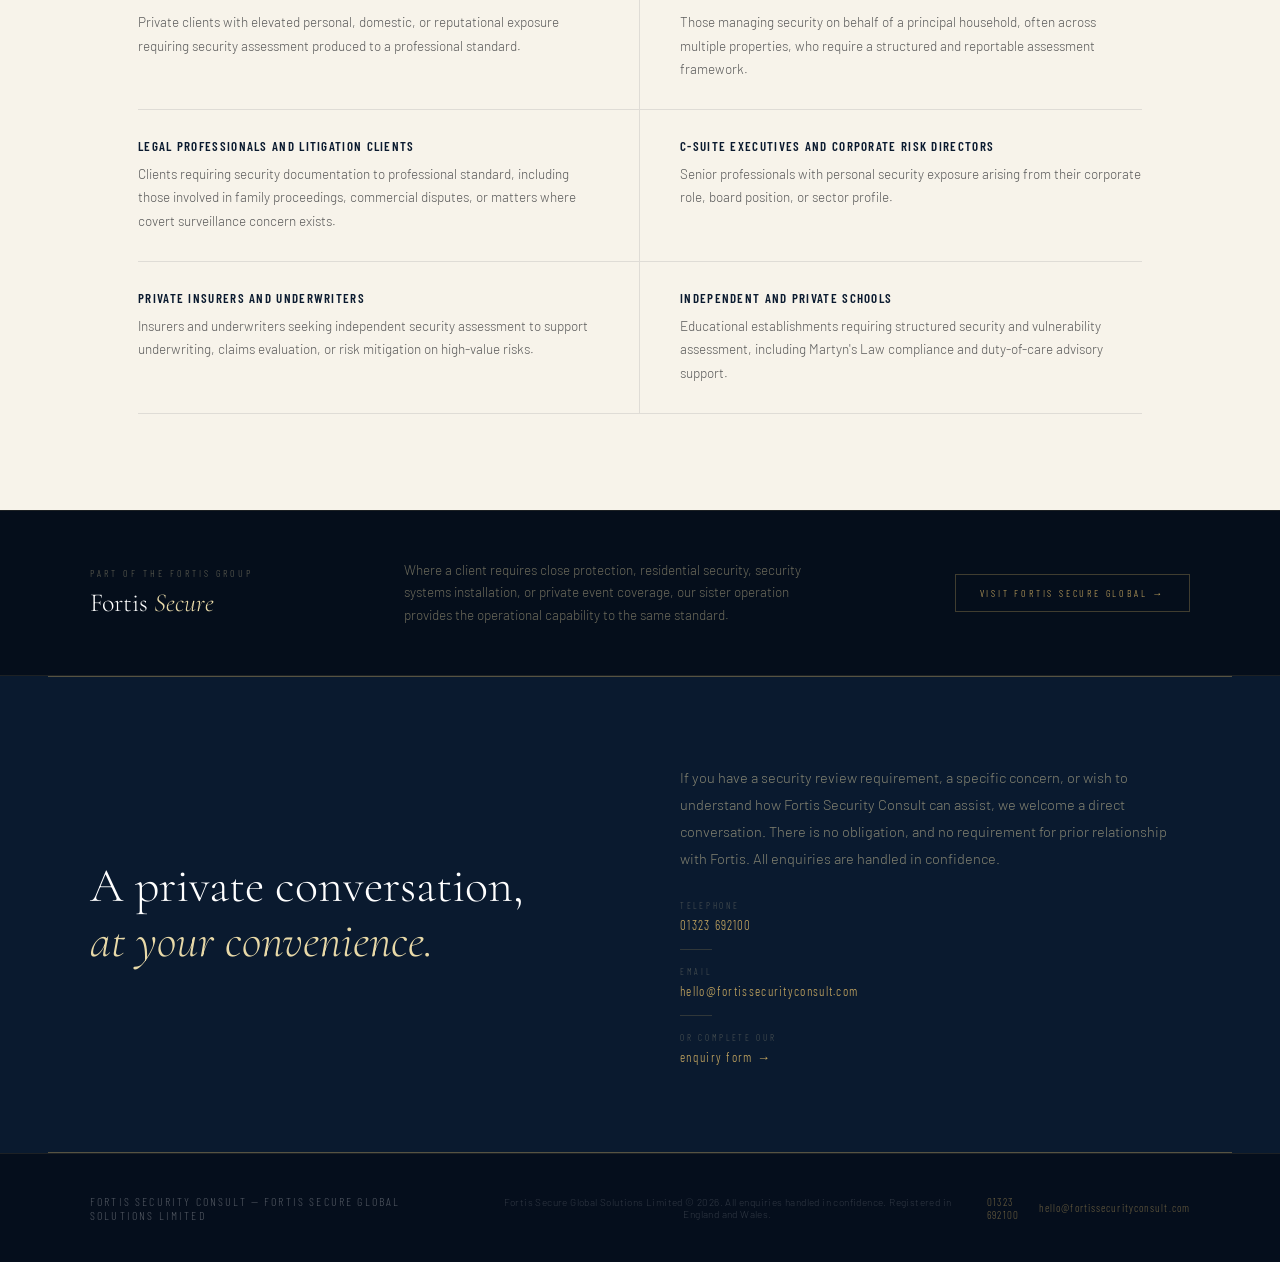
==== commit 0e14652f: "Rename Fortis Secure buttons to Fortis Secure Global" ====
--- a/index.html
+++ b/index.html
@@ -55,7 +55,7 @@
     <div class="nav-contact">
       <a href="tel:+441323692100" class="nav-tel">01323 692100</a>
       <a href="contact.html" class="nav-cta">Enquire</a>
-      <a href="https://www.fortissecure.com" class="nav-sister" rel="noopener">Fortis Secure &rarr;</a>
+      <a href="https://fortissecureglobal.com" class="nav-sister" rel="noopener">Fortis Secure Global &rarr;</a>
     </div>
     <button class="nav-toggle" aria-label="Toggle navigation" onclick="this.closest('nav').classList.toggle('nav-open')">
       <span></span><span></span><span></span>
@@ -208,7 +208,7 @@
         <p class="sister-name">Fortis <em>Secure</em></p>
       </div>
       <p class="sister-desc">Where a client requires close protection, residential security, security systems installation, or private event coverage, our sister operation provides the operational capability to the same standard.</p>
-      <a href="https://www.fortissecure.com" class="sister-link" rel="noopener">Visit Fortis Secure &rarr;</a>
+      <a href="https://fortissecureglobal.com" class="sister-link" rel="noopener">Visit Fortis Secure Global &rarr;</a>
     </div>
   </div>
 </section>
